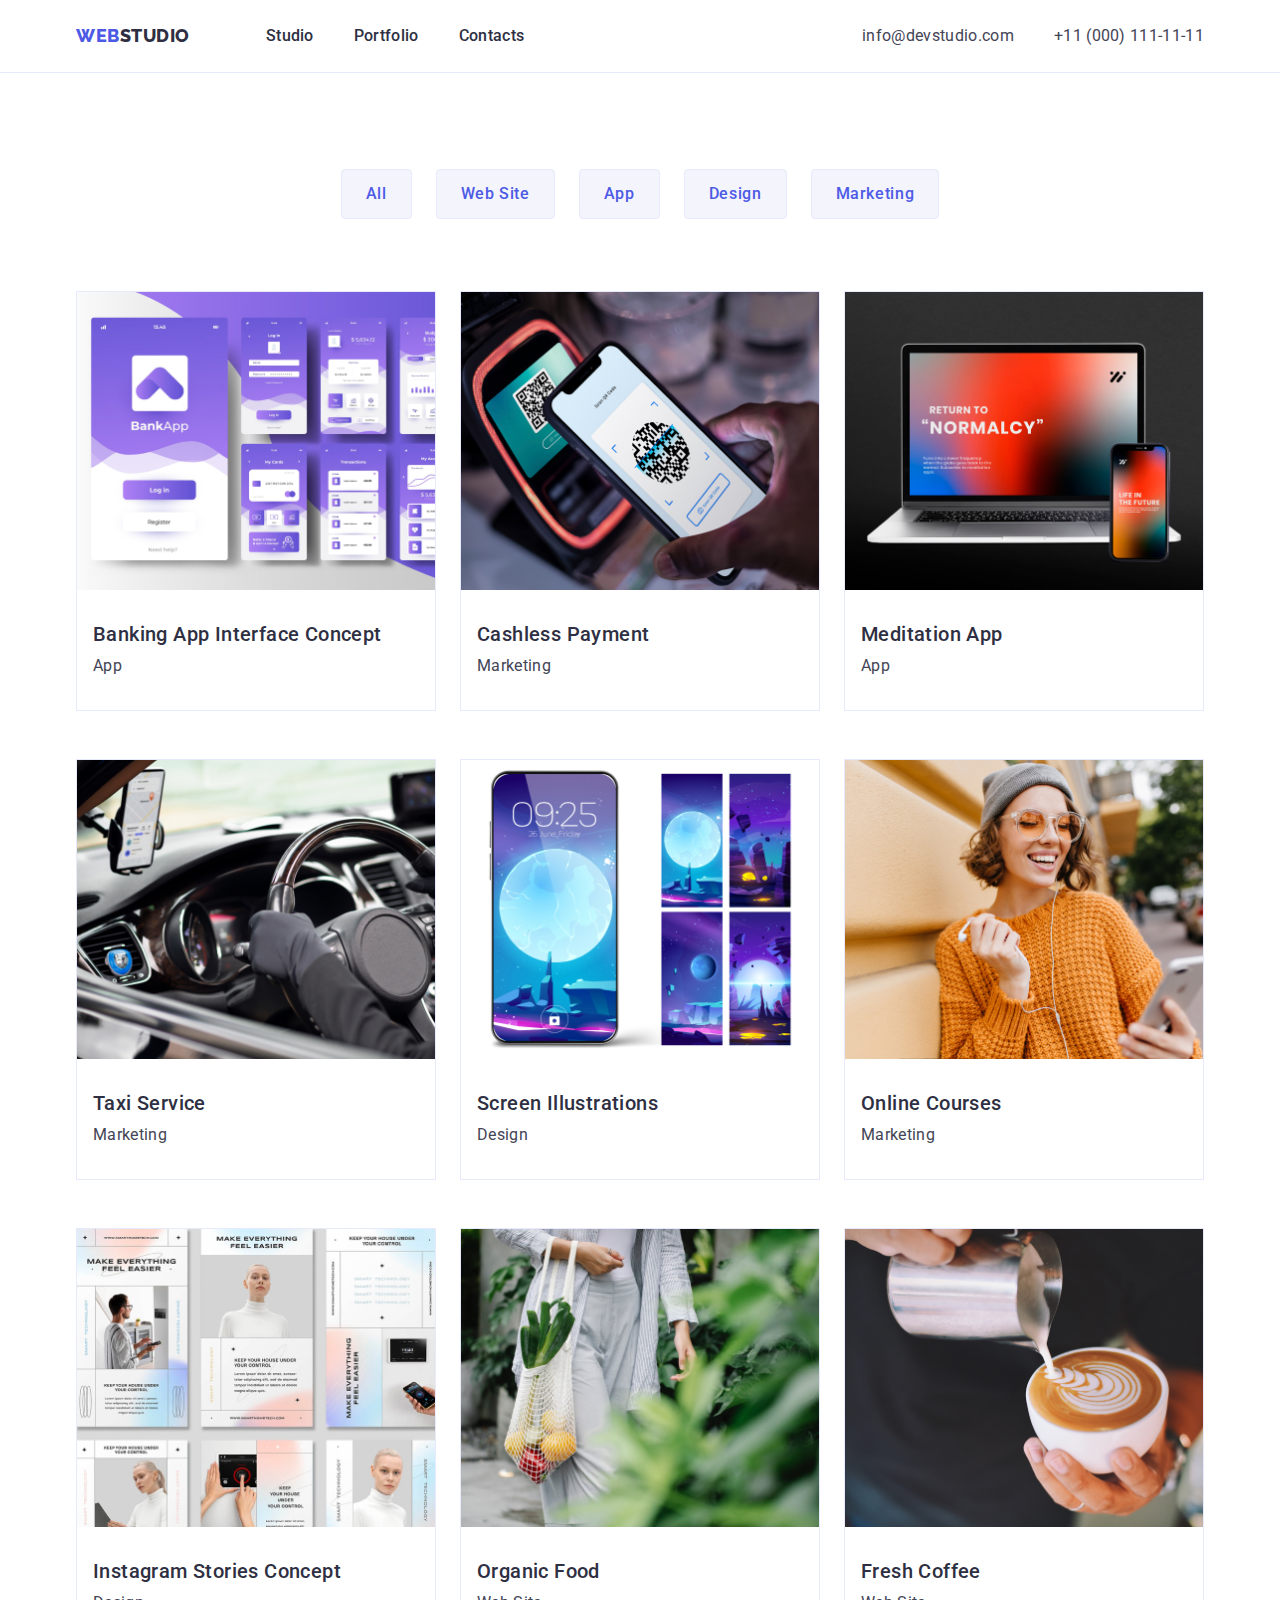
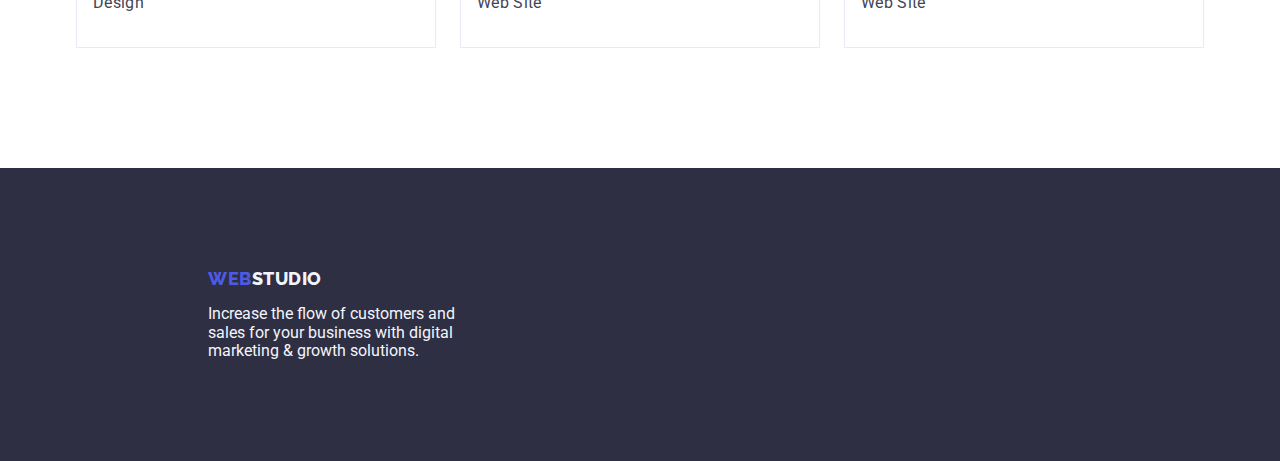
==== portfolio.html @ bf8d4845 "13" ====
<!DOCTYPE html>
<html lang="en">

<head>
    <meta charset="UTF-8">
    <meta http-equiv="X-UA-Compatible" content="IE=edge">
    <meta name="viewport" content="width=device-width, initial-scale=1.0">
    <title>Hw1</title>
    <link rel="preconnect" href="https://fonts.googleapis.com">
    <link rel="preconnect" href="https://fonts.gstatic.com" crossorigin>
    <link
        href="https://fonts.googleapis.com/css2?family=Raleway:wght@800&family=Roboto:wght@400;500;700;900&display=swap"
        rel="stylesheet">
    <link href="
    https://cdn.jsdelivr.net/npm/modern-normalize@1.1.0/modern-normalize.min.css
    " rel="stylesheet">
    <link rel="stylesheet" href="./css/style.css">
</head>

<!-- Body -->

<body class="body">

    <!-- Header -->
    <header class="header">
    
        <!-- Navigation -->
        <div class="container header-container">
            <a href="./index.html" class="link web-logo">Web<span class="head-studio">Studio</span></a>
            <nav class="heder-nav">
                <ul class="list head-nav-link">
                    <li> <a href="./index.html" class="header-links link links"> Studio </a> </li>
                    <li> <a href="./portfolio.html" class="header-links link links"> Portfolio </a> </li>
                    <li> <a href="" class="header-links link links"> Contacts </a> </li>
                </ul>
            </nav>
            <!-- Adress -->
            <address class="adress">
                <ul class="list contact-head-list">
                    <li><a href="mailto:info@devstudio.com" class="link adress-link links">info@devstudio.com</a></li>
                    <li><a href="tel:+110001111111" class="link contact-link links">+11 (000) 111-11-11</a></li>
                </ul>
            </address>
        </div>
    
    </header>



    <!-- Main content-->
    <main>

        <section class="portfolio-sections">
            <div class="container">
                <h1 hidden class="prtf-hidden-title">Buttons</h1>
                <!-- Filters Buttons -->
                <ul class="list filter-button-list">
                    <li>
                        <button type="button" class="filter-button btns">All</button>
                    </li>
                    <li>
                        <button type="button" class="filter-button btns">Web Site</button>
                    </li>
                    <li>
                        <button type="button" class="filter-button btns">App</button>
                    </li>
                    <li>
                        <button type="button" class="filter-button btns">Design</button>
                    </li>
                    <li>
                        <button type="button" class="filter-button btns">Marketing</button>
                    </li>
                </ul>
            </div>

            <!-- Finger -->

            <!-- Rows -->


            <!-- Row 1 -->
            <div class="container">
                <ul class="list prtf-card-list">
                    <!-- Project Card 1 -->
                    <li class="prtf-card-item">
                        <a href="" class="link">
                            <img src="./images/violet-screens.jpg" alt="Violet-screens" width="360" height="300">
                            <div class="prtf-card-content">
                                <h2 class="description">Banking App Interface Concept</h2>
                                <p class="prtf-paragraph">App</p>
                            </div>
                        </a>
                    </li>
                    <!-- Project Card 2 -->
                    <li class="prtf-card-item">
                        <a href="" class="link">
                            <img src="./images/pay-phone.jpg" alt="Cars playment" width="360" height="300">
                            <div class="prtf-card-content">
                                <h2 class="description">Cashless Payment</h2>
                                <p class="prtf-paragraph">Marketing</p>
                            </div>
                        </a>
                    </li>
                    <!-- Project Card 3 -->
                    <li class="prtf-card-item">
                        <a href="" class="link">
                            <img src="./images/notebook.jpg" alt="Notebook" width="360" height="300">
                            <div class="prtf-card-content">
                                <h2 class="description">Meditation App</h2>
                                <p class="prtf-paragraph">App</p>
                            </div>
                        </a>
                    </li>
                    <!-- Row 2 -->
                    <!-- Project Card 1 -->
                    <li class="prtf-card-item">
                        <a href="" class="link">
                            <img src="./images/car-sterring.jpg" alt="Taxi" width="360" height="300">
                            <div class="prtf-card-content">
                                <h2 class="description">Taxi Service</h2>
                                <p class="prtf-paragraph">Marketing</p>
                            </div>
                        </a>
                    </li>
                    <!-- Project Card 2 -->
                    <li class="prtf-card-item">
                        <a href="" class="link">
                            <img src="./images/moon-on-screen.jpg" alt="Screen illustrations" width="360" height="300">
                            <div class="prtf-card-content">
                                <h2 class="description">Screen Illustrations</h2>
                                <p class="prtf-paragraph">Design</p>
                            </div>
                        </a>
                    </li>
                    <!-- Project Card 3 -->
                    <li class="prtf-card-item">
                        <a href="" class="link">
                            <img src="./images/girl.jpg" alt="Smile girl" width="360" height="300">
                            <div class="prtf-card-content">
                                <h2 class="description">Online Courses</h2>
                                <p class="prtf-paragraph">Marketing</p>
                            </div>
                        </a>
                    </li>
                    <!-- Row 3 -->
                    <!-- Project Card 1 -->
                    <li class="prtf-card-item">
                        <a href="" class="link">
                            <img src="./images/ankets.jpg" alt="Instagram stories concept" width="360" height="300">
                            <div class="prtf-card-content">
                                <h2 class="description">Instagram Stories Concept</h2>
                                <p class="prtf-paragraph">Design</p>
                            </div>
                        </a>
                    </li>
                    <!-- Project Card 2 -->
                    <li class="prtf-card-item">
                        <a href="" class="link">
                            <img src="./images/fruit-pack.jpg" alt="Organic food" width="360" height="300">
                            <div class="prtf-card-content">
                                <h2 class="description">Organic Food</h2>
                                <p class="prtf-paragraph">Web Site</p>
                            </div>
                        </a>
                    </li>
                    <!-- Project Card 3 -->
                    <li class="prtf-card-item">
                        <a href="" class="link">
                            <img src="./images/coffe.jpg" alt="Fresh coffee" width="360" height="300">
                            <div class="prtf-card-content">
                                <h2 class="description">Fresh Coffee</h2>
                                <p class="prtf-paragraph">Web Site</p>
                            </div>
                        </a>
                    </li>
                </ul>
            </div>

        </section>
    </main>


    <!-- Footer -->

    <footer class="footer">
        <div class="container footer-container">
            <div class="footer-logo">
                <div class="logo-pad">
                    <a href="./index.html" class="link web-logo">Web<span class="studio-color">Studio</span></a>
                </div>
                <p class="foter-paragraph">Increase the flow of customers and sales for your business with digital marketing
                    &#38; growth solutions.</p>
            </div>
        </div>
    </footer>
</body>

</html>
---- css/style.css ----
:root {
	--iris: #4d5ae5;
	--ocean: #404bbf;
	--navy-blue: #2e2f42;
	--green: #31d0aa;
	--slate: #434455;
	--light-slate: #8e8f99;
	--cornflower: #e7e9fc;
	--cloud: #f4f4fd;
	--navy-blue-modal: #2e2f42;
	--grey: #2e2f42;
	--white: #ffffff;
	--dairy: #fcfcfc;

}

/* Reset */
h1,h2,h3,h4,h5,h6,p {margin: 0;}
a {text-decoration: none;
color: currentColor;}
ul {margin: 0; padding: 0; list-style: none;}
img {display: block; max-width: 100%; height: auto;}
button {cursor: pointer; color: currentColor;}
li:last-child {margin-bottom: 0;}
.list {list-style: none; padding: 0; margin: 0;
}
.link { text-decoration: none; color: currentColor;
}


/* Other */
.body {font-family: "Roboto", sans-serif; 
color: var(--slate); background-color: var(--white);}

.links:hover, .links:focus {color: var(--ocean); cursor: pointer}

.container{
width: 1158px;
margin: 0 auto;
padding-left: 15px;
padding-right: 15px;
}

.sections{
padding: 120px 0;
}

/* Header */

.header{
border-bottom: 1px solid #E7E9FC;
}
/* logo */

.web-logo {
font-family: "Raleway", sans-serif;
font-weight: 800;
font-size: 18px;
line-height: 1.17;
letter-spacing: 0.03em;
text-transform: uppercase;
color: var(--iris);
margin-right: 76px;
}

.head-studio {
font-family: "Raleway", sans-serif;
font-weight: 800;
font-size: 18px;
line-height: 1.3;
letter-spacing: 0.03em;
text-transform: uppercase;
color: var(--navy-blue);
}

/* Navigation */
.heder-nav{
margin-right: auto;
}

/* links */

.adress-link, .contact-link {
color: var(--slate);
display: block;
padding-top: 24px;
padding-bottom: 24px;
}

.adress-link{
margin-right: 40px;
}

.adress {
font-style: normal;
font-weight: 400;
font-size: 16px;
line-height: 1.5;
letter-spacing: 0.02em;
}

.header-links{
display: block;
padding-top: 24px;
padding-bottom: 24px;
font-weight: 500;
font-size: 16px;
line-height: 1.5;
letter-spacing: 0.02em;
color: var(--grey);
}

/* Header flex elements */
.header-container, .contact-head-list{
display: flex;
align-items: center;
}
.head-nav-link{
display: flex;
align-items: center;
gap: 40px;
}



/* Studio */

/* Hero image */
.first-sections {
background-color: var(--grey);
padding: 188px 0;

}
.first-title {
font-weight: 700;
font-size: 56px;
text-align: center;
letter-spacing: 0.02em;
line-height: 1.07;
color: var(--white);
width: 496px;
margin: 0 auto;
margin-bottom: 48px;
}
 /* Order button */
.order-button {
font-family: "Roboto", sans-serif;
background-color: var(--iris);
font-weight: 500;
font-size: 16px;
line-height: 1.5;
display: flex;
align-items: center;
letter-spacing: 0.04em;
color: var(--white);
cursor: pointer;
margin: 0 auto;
border-radius: 4px; 
box-shadow: 0px 4px 4px rgba(0, 0, 0, 0.15); 
padding: 16px 32px;
gap: 10px;
min-width: 169px;
min-height: 56px;
}
.order-button:hover, .order-button:focus {background-color: var(--ocean);}


/* Section 1 */
.second-sections {
}

.hidden-title {
}

.title-list {
width: 264px;
}

.cards-title {
font-weight: 500;
font-size: 20px;
line-height: 1.2;
letter-spacing: 0.02em;
color: var(--navy-blue);
margin-bottom: 8px;
}

.std-paragraph {
font-weight: 400;
font-size: 16px;
line-height: 1.5;
letter-spacing: 0.02em;
color: var(--slate);
}

/* Flex elements section 1*/
.flex-features{
display: flex;
justify-content: center;
align-items: center;
flex-direction: row;
gap: 24px;
}

/* Section 2 */
.thrid-sections {
padding-bottom: 120px;
}

.second-title {
font-weight: 700;
font-size: 36px;
text-align: center;
line-height: 1.11;
letter-spacing: 0.02em;
text-transform: capitalize;
color: var(--navy-blue);
margin-bottom: 72px;
}

/* flex elements section 2*/
.studio-image{
display: flex;
justify-content: center;
align-items: center;
gap: 24px;
}

/* Section 3 */
.four-sections {
background-color: var(--cloud);
}

.thrid-title {
font-weight: 700;
font-size: 36px;
line-height: 1.11;
text-align: center;
letter-spacing: 0.02em;
text-transform: capitalize;
color: var(--navy-blue);
margin-bottom: 76px;
}

.photo-title{
font-weight: 500;
font-size: 20px;
line-height: 1.2;
letter-spacing: 0.02em;
color: var(--navy-blue);
margin-bottom: 8px;
text-align: center;
}

.photo-text{
text-align: center;
}

.team-list {
background-color: var(--white);
}

/* Flex elements section 3*/
.team-list-container {
display: flex;
justify-content: center;
align-items: center;
gap: 24px;}

.team-item-container {
display: flex;
flex-direction: column;
justify-content: center;
align-items: center;
padding: 0px 0px 32px;
gap: 32px;
width: 264px;
box-shadow: 0px 1px 6px rgba(46, 47, 66, 0.08), 0px 1px 1px rgba(46, 47, 66, 0.16), 0px 2px 1px rgba(46, 47, 66, 0.08);
border-radius: 0px 0px 4px 4px;
}

.descr-photo{width: 234px; gap: 8px;}

/* Portfolio */


.portfolio-sections {
}
.prtf-hidden-title {
}

/* Buttons sections */

.filter-button {
font-family: "Roboto", sans-serif;
font-weight: 500;
font-size: 16px;
text-align: center;
line-height: 1.5;
letter-spacing: 0.04em;
background-color: var(--cloud);
color: var(--iris);
cursor: pointer;
border: 1px solid #E7E9FC;
border-radius: 4px;
}

.btns{
display: flex;
flex-direction: row;
justify-content: center;
align-items: center;
padding: 12px 24px;
}

.filter-button:hover, .filter-button:focus {background-color: var(--ocean); color: var(--white);}

/* Flex button elements */

.filter-button-list{
display: flex;
align-items: center;
justify-content: center;
gap: 24px;
padding-top: 96px;
padding-bottom: 72px;
}

/* Links sections */

.description {
font-weight: 500;
font-size: 20px;
letter-spacing: 0.02em;
line-height: 1.2;
color: var(--navy-blue);
}

.prtf-paragraph{
font-weight: 400;
font-size: 16px;
letter-spacing: 0.02em;
line-height: 1.5;
color: var(--slate);
}

.prtf-card-item {
border: 1px solid #E7E9FC;
width: 360px;
}

/* Flex card content */

.prtf-card-content{
display: flex;
flex-direction: column;
justify-content: center;
align-items: flex-start;
padding: 32px 16px;
gap: 8px;
}
.prtf-card-list{
display: flex;
flex-wrap: wrap;
/* width: calc(100% - (24px * 2) / 3); */
gap: 48px 24px;
padding-bottom: 120px;
}

/* Footer */
.footer {
background-color: var(--navy-blue);
}

.footer-container{
padding: 100px 1020px 100px 156px;
}

.foter-paragraph {
color: var(--cloud);
}

.footer-logo {
width: 264px;
}

.logo-pad {
margin-bottom: 16px;
}

.studio-color {
font-family: "Raleway", sans-serif;
font-weight: 800;
font-size: 18px;
letter-spacing: 0.03em;
line-height: 1.17;
text-transform: uppercase;
color: var(--cloud);
}
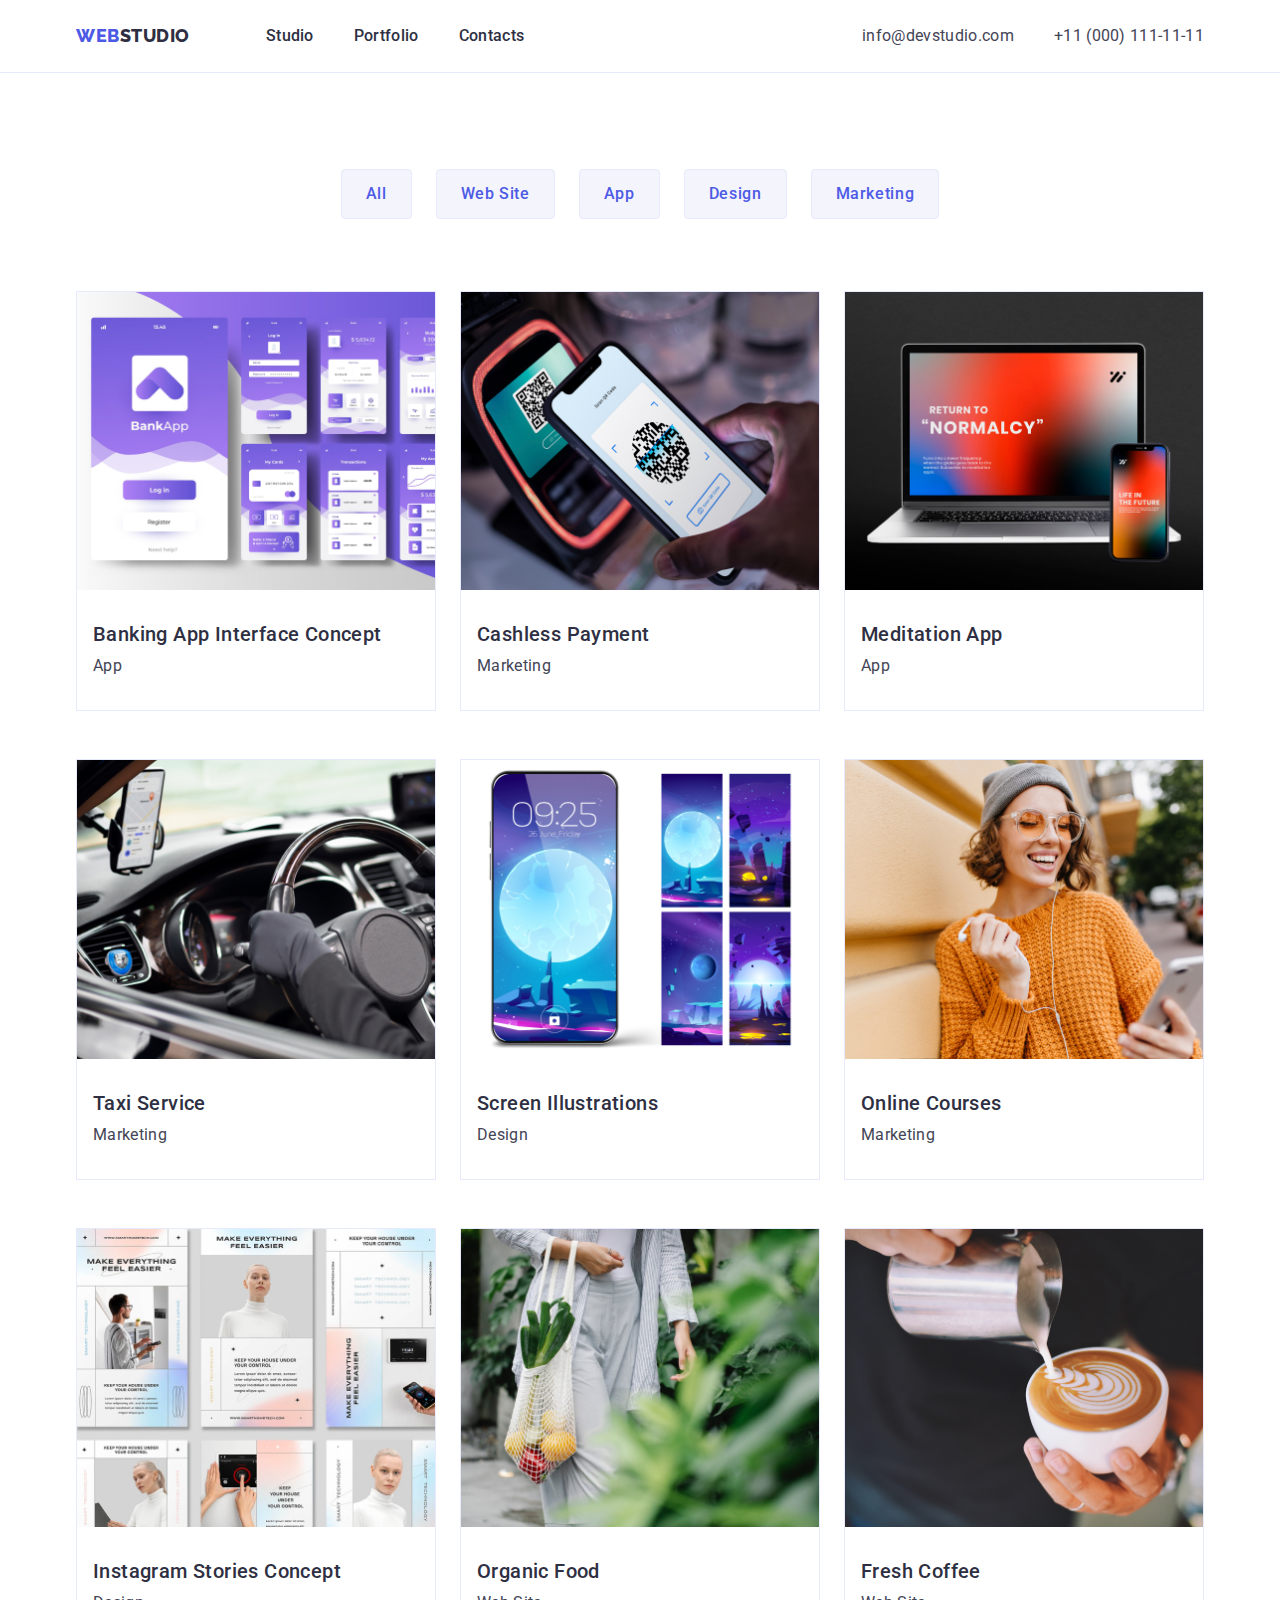
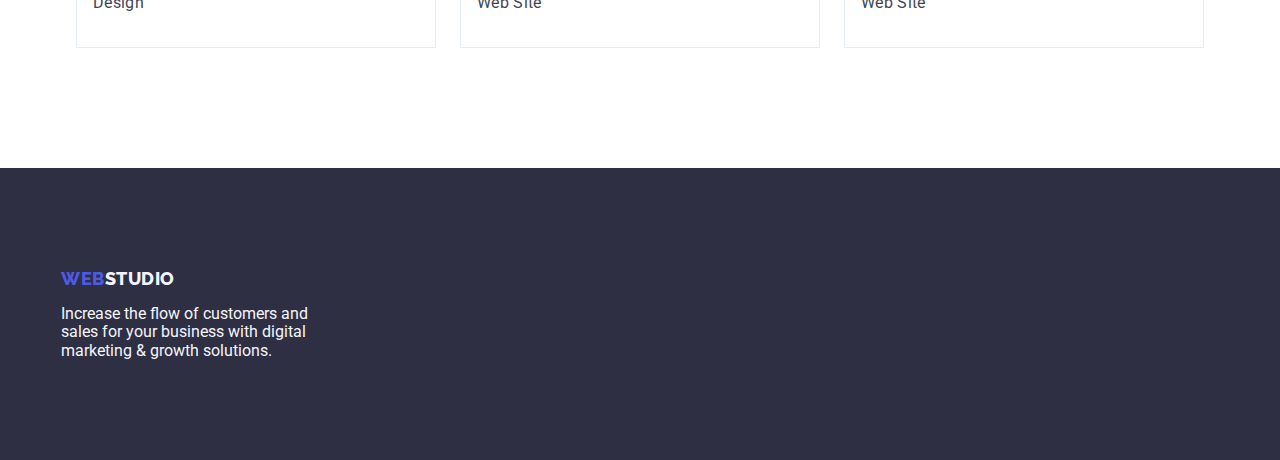
==== commit f5393998: "1" ====
--- a/portfolio.html
+++ b/portfolio.html
@@ -8,12 +8,8 @@
     <title>Hw1</title>
     <link rel="preconnect" href="https://fonts.googleapis.com">
     <link rel="preconnect" href="https://fonts.gstatic.com" crossorigin>
-    <link
-        href="https://fonts.googleapis.com/css2?family=Raleway:wght@800&family=Roboto:wght@400;500;700;900&display=swap"
-        rel="stylesheet">
-    <link href="
-    https://cdn.jsdelivr.net/npm/modern-normalize@1.1.0/modern-normalize.min.css
-    " rel="stylesheet">
+    <link href="https://fonts.googleapis.com/css2?family=Raleway:wght@800&family=Roboto:wght@400;500;700;900&display=swap" rel="stylesheet">
+    <link href="https://cdn.jsdelivr.net/npm/modern-normalize@1.1.0/modern-normalize.min.css" rel="stylesheet">
     <link rel="stylesheet" href="./css/style.css">
 </head>
 
@@ -26,9 +22,9 @@
     
         <!-- Navigation -->
         <div class="container header-container">
-            <a href="./index.html" class="link web-logo">Web<span class="head-studio">Studio</span></a>
             <nav class="heder-nav">
-                <ul class="list head-nav-link">
+                <a href="./index.html" class="link web-logo logo">Web<span class="head-studio">Studio</span></a>
+                <ul class="list head-nav-links">
                     <li> <a href="./index.html" class="header-links link links"> Studio </a> </li>
                     <li> <a href="./portfolio.html" class="header-links link links"> Portfolio </a> </li>
                     <li> <a href="" class="header-links link links"> Contacts </a> </li>
@@ -185,11 +181,8 @@
     <footer class="footer">
         <div class="container footer-container">
             <div class="footer-logo">
-                <div class="logo-pad">
-                    <a href="./index.html" class="link web-logo">Web<span class="studio-color">Studio</span></a>
-                </div>
-                <p class="foter-paragraph">Increase the flow of customers and sales for your business with digital marketing
-                    &#38; growth solutions.</p>
+                <a href="./index.html" class="link web-logo logo-pad">Web<span class="studio-color">Studio</span></a>
+                <p class="foter-paragraph">Increase the flow of customers and sales for your business with digital marketing &#38; growth solutions.</p>
             </div>
         </div>
     </footer>
--- a/css/style.css
+++ b/css/style.css
@@ -48,7 +48,7 @@
 /* Header */
 
 .header{
-border-bottom: 1px solid #E7E9FC;
+border-bottom: 1px solid #e7e9fc;
 }
 /* logo */
 
@@ -60,6 +60,8 @@
 letter-spacing: 0.03em;
 text-transform: uppercase;
 color: var(--iris);
+}
+.logo{
 margin-right: 76px;
 }
 
@@ -75,6 +77,8 @@
 
 /* Navigation */
 .heder-nav{
+display: flex;
+align-items: center;
 margin-right: auto;
 }
 
@@ -87,9 +91,6 @@
 padding-bottom: 24px;
 }
 
-.adress-link{
-margin-right: 40px;
-}
 
 .adress {
 font-style: normal;
@@ -114,8 +115,9 @@
 .header-container, .contact-head-list{
 display: flex;
 align-items: center;
-}
-.head-nav-link{
+gap: 40px;
+}
+.head-nav-links{
 display: flex;
 align-items: center;
 gap: 40px;
@@ -141,6 +143,7 @@
 width: 496px;
 margin: 0 auto;
 margin-bottom: 48px;
+max-width: 496px;
 }
  /* Order button */
 .order-button {
@@ -149,19 +152,24 @@
 font-weight: 500;
 font-size: 16px;
 line-height: 1.5;
-display: flex;
-align-items: center;
 letter-spacing: 0.04em;
 color: var(--white);
 cursor: pointer;
 margin: 0 auto;
+}
+
+.btn{
+gap: 10px;
+align-items: center;
+display: block;
+min-width: 169px;
+height: 56px;
+border: none;
 border-radius: 4px; 
 box-shadow: 0px 4px 4px rgba(0, 0, 0, 0.15); 
 padding: 16px 32px;
-gap: 10px;
-min-width: 169px;
-min-height: 56px;
-}
+}
+
 .order-button:hover, .order-button:focus {background-color: var(--ocean);}
 
 
@@ -219,11 +227,14 @@
 }
 
 /* flex elements section 2*/
+.studio-image-list{
+display: flex;
+justify-content: center;
+align-items: center;
+gap: 24px;
+}
 .studio-image{
-display: flex;
-justify-content: center;
-align-items: center;
-gap: 24px;
+width: calc((100% - 48px) / 3);
 }
 
 /* Section 3 */
@@ -239,7 +250,7 @@
 letter-spacing: 0.02em;
 text-transform: capitalize;
 color: var(--navy-blue);
-margin-bottom: 76px;
+margin-bottom: 72px;
 }
 
 .photo-title{
@@ -279,7 +290,7 @@
 border-radius: 0px 0px 4px 4px;
 }
 
-.descr-photo{width: 234px; gap: 8px;}
+.descr-photo{width: 234px;  padding: 32px 16px;}
 
 /* Portfolio */
 
@@ -373,11 +384,12 @@
 }
 
 .footer-container{
-padding: 100px 1020px 100px 156px;
+padding: 100px 0;
 }
 
 .foter-paragraph {
 color: var(--cloud);
+max-width: 264px;
 }
 
 .footer-logo {
@@ -385,6 +397,7 @@
 }
 
 .logo-pad {
+display: inline-block;
 margin-bottom: 16px;
 }
 
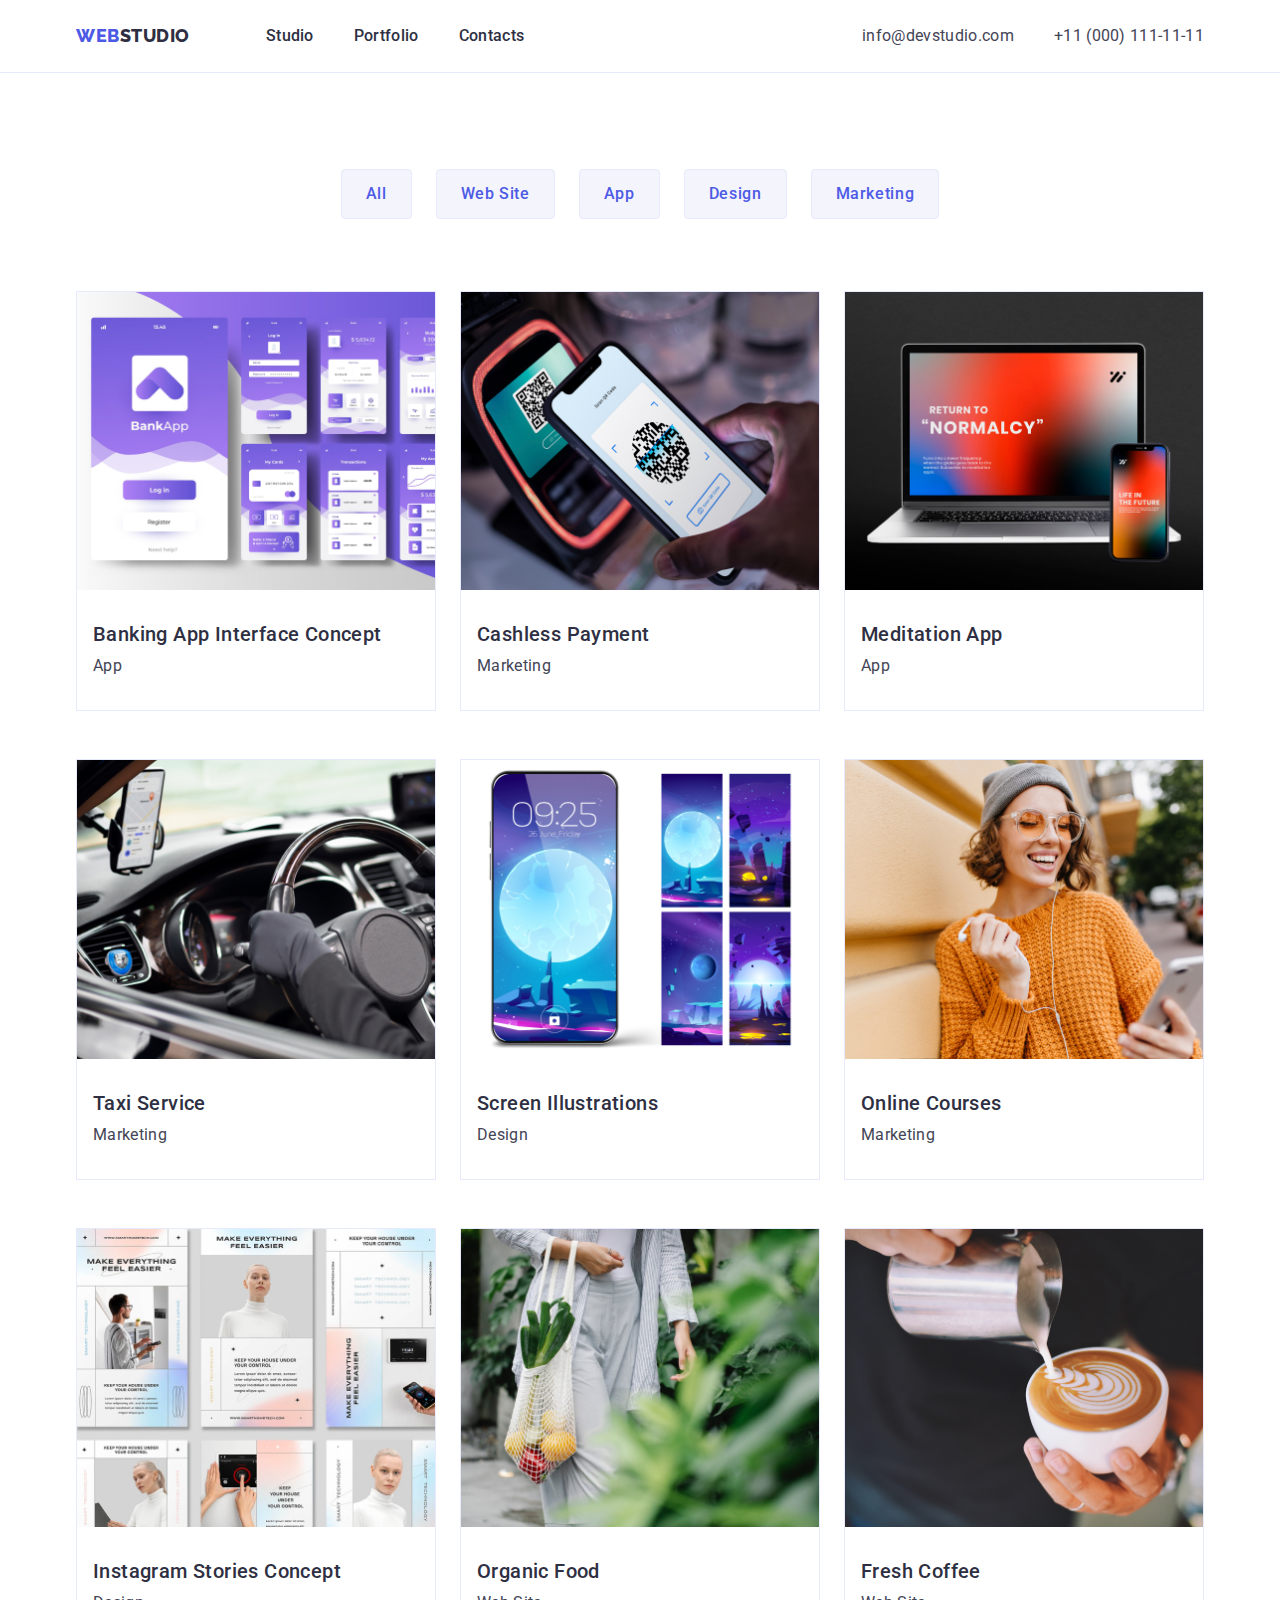
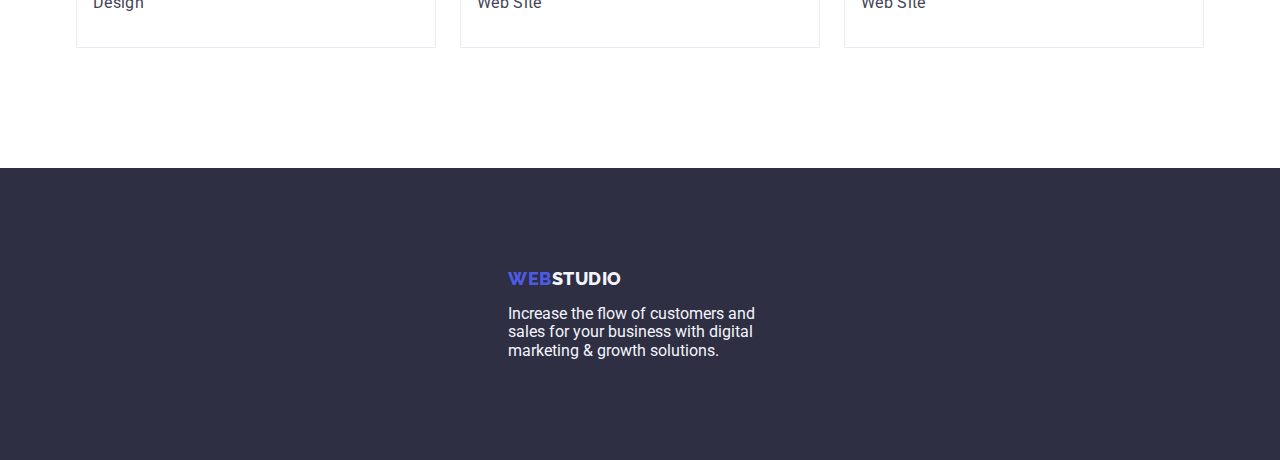
==== commit 7be61f77: "1" ====
--- a/portfolio.html
+++ b/portfolio.html
@@ -67,15 +67,15 @@
                         <button type="button" class="filter-button btns">Marketing</button>
                     </li>
                 </ul>
-            </div>
+            
 
-            <!-- Finger -->
+                <!-- Finger -->
 
-            <!-- Rows -->
+                <!-- Rows -->
 
 
-            <!-- Row 1 -->
-            <div class="container">
+                <!-- Row 1 -->
+            
                 <ul class="list prtf-card-list">
                     <!-- Project Card 1 -->
                     <li class="prtf-card-item">
@@ -180,10 +180,8 @@
 
     <footer class="footer">
         <div class="container footer-container">
-            <div class="footer-logo">
-                <a href="./index.html" class="link web-logo logo-pad">Web<span class="studio-color">Studio</span></a>
-                <p class="foter-paragraph">Increase the flow of customers and sales for your business with digital marketing &#38; growth solutions.</p>
-            </div>
+            <a href="./index.html" class="link web-logo logo-pad">Web<span class="studio-color">Studio</span></a>
+            <p class="foter-paragraph">Increase the flow of customers and sales for your business with digital marketing &#38; growth solutions.</p>
         </div>
     </footer>
 </body>
--- a/css/style.css
+++ b/css/style.css
@@ -296,6 +296,7 @@
 
 
 .portfolio-sections {
+padding: 96px 0 120px
 }
 .prtf-hidden-title {
 }
@@ -324,7 +325,11 @@
 padding: 12px 24px;
 }
 
-.filter-button:hover, .filter-button:focus {background-color: var(--ocean); color: var(--white);}
+.filter-button:hover, .filter-button:focus {
+background-color: var(--ocean);
+color: var(--white);
+border: 1px solid transparent;
+}
 
 /* Flex button elements */
 
@@ -333,8 +338,7 @@
 align-items: center;
 justify-content: center;
 gap: 24px;
-padding-top: 96px;
-padding-bottom: 72px;
+margin-bottom: 72px;
 }
 
 /* Links sections */
@@ -345,6 +349,7 @@
 letter-spacing: 0.02em;
 line-height: 1.2;
 color: var(--navy-blue);
+margin-bottom: 8px;
 }
 
 .prtf-paragraph{
@@ -356,7 +361,7 @@
 }
 
 .prtf-card-item {
-border: 1px solid #E7E9FC;
+border: 1px solid #e7e9fc;
 width: 360px;
 }
 
@@ -368,14 +373,12 @@
 justify-content: center;
 align-items: flex-start;
 padding: 32px 16px;
-gap: 8px;
 }
 .prtf-card-list{
 display: flex;
 flex-wrap: wrap;
 /* width: calc(100% - (24px * 2) / 3); */
 gap: 48px 24px;
-padding-bottom: 120px;
 }
 
 /* Footer */
@@ -385,15 +388,12 @@
 
 .footer-container{
 padding: 100px 0;
+max-width: 264px;
 }
 
 .foter-paragraph {
 color: var(--cloud);
-max-width: 264px;
-}
-
-.footer-logo {
-width: 264px;
+
 }
 
 .logo-pad {
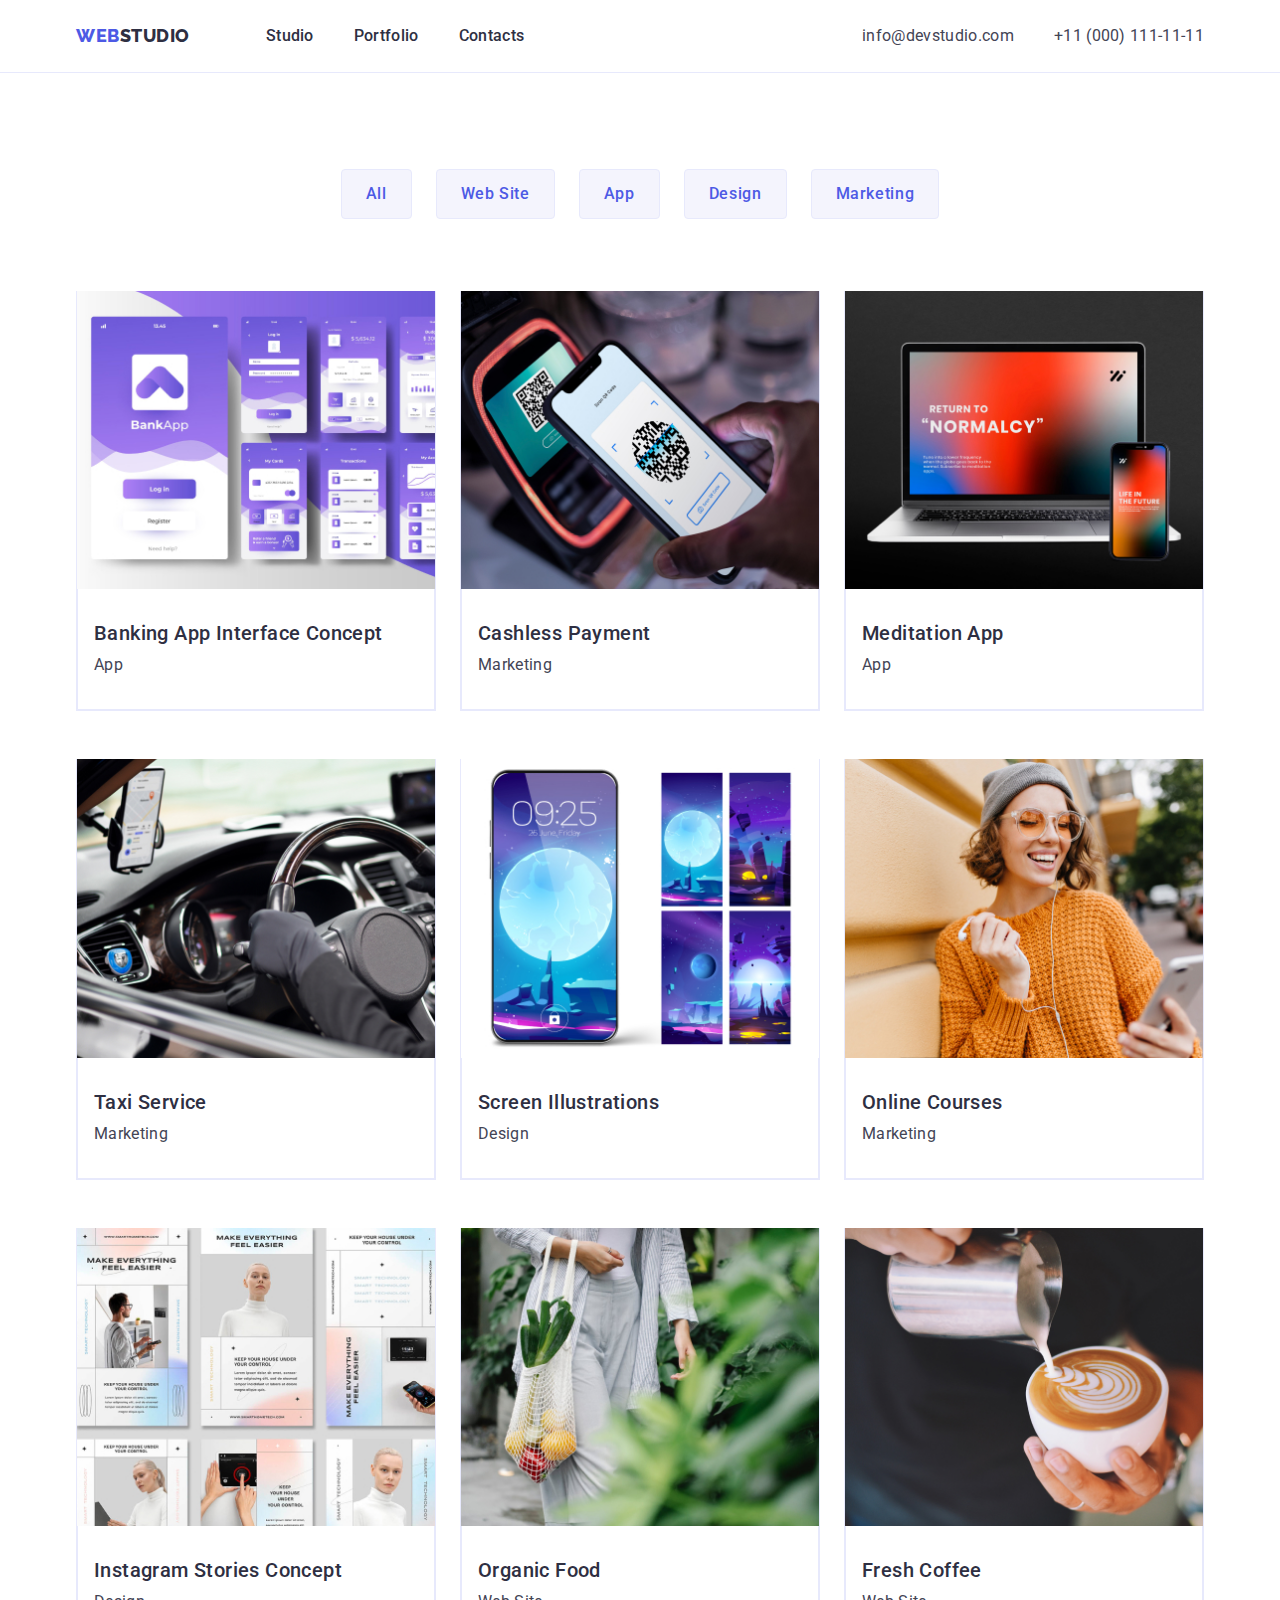
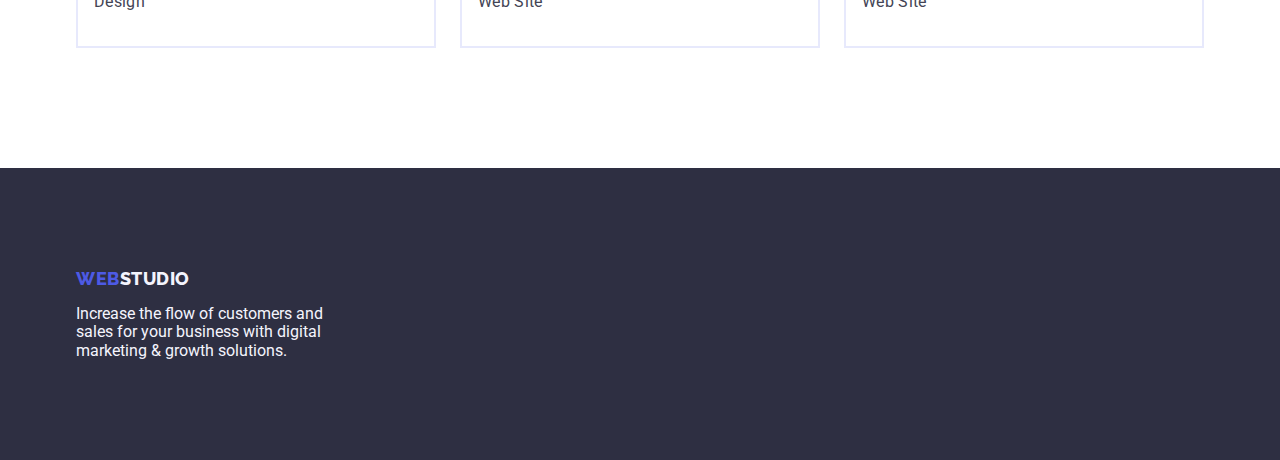
==== commit 9a7b9bed: "13" ====
--- a/portfolio.html
+++ b/portfolio.html
@@ -179,12 +179,14 @@
     <!-- Footer -->
 
     <footer class="footer">
-        <div class="container footer-container">
-            <a href="./index.html" class="link web-logo logo-pad">Web<span class="studio-color">Studio</span></a>
-            <p class="foter-paragraph">Increase the flow of customers and sales for your business with digital marketing &#38; growth solutions.</p>
+        <div class="container">
+            <div class="footer-container">
+                <a href="./index.html" class="link web-logo logo-pad">Web<span class="studio-color">Studio</span></a>
+                <p class="foter-paragraph">Increase the flow of customers and sales for your business with digital marketing &#38; growth solutions.</p>
+            </div>
         </div>
     </footer>
 </body>
 
 </html>
- + 
--- a/css/style.css
+++ b/css/style.css
@@ -279,18 +279,13 @@
 gap: 24px;}
 
 .team-item-container {
-display: flex;
-flex-direction: column;
-justify-content: center;
-align-items: center;
-padding: 0px 0px 32px;
-gap: 32px;
-width: 264px;
 box-shadow: 0px 1px 6px rgba(46, 47, 66, 0.08), 0px 1px 1px rgba(46, 47, 66, 0.16), 0px 2px 1px rgba(46, 47, 66, 0.08);
 border-radius: 0px 0px 4px 4px;
 }
 
-.descr-photo{width: 234px;  padding: 32px 16px;}
+.descr-photo{
+padding: 32px 16px;
+}
 
 /* Portfolio */
 
@@ -363,16 +358,15 @@
 .prtf-card-item {
 border: 1px solid #e7e9fc;
 width: 360px;
+border-top: none; 
 }
 
 /* Flex card content */
 
 .prtf-card-content{
-display: flex;
-flex-direction: column;
-justify-content: center;
-align-items: flex-start;
 padding: 32px 16px;
+border: 1px solid #e7e9fc;
+border-top: none; 
 }
 .prtf-card-list{
 display: flex;
@@ -384,10 +378,11 @@
 /* Footer */
 .footer {
 background-color: var(--navy-blue);
-}
+padding: 100px 0;
+}
+
 
 .footer-container{
-padding: 100px 0;
 max-width: 264px;
 }
 
@@ -409,4 +404,4 @@
 line-height: 1.17;
 text-transform: uppercase;
 color: var(--cloud);
-}+}
